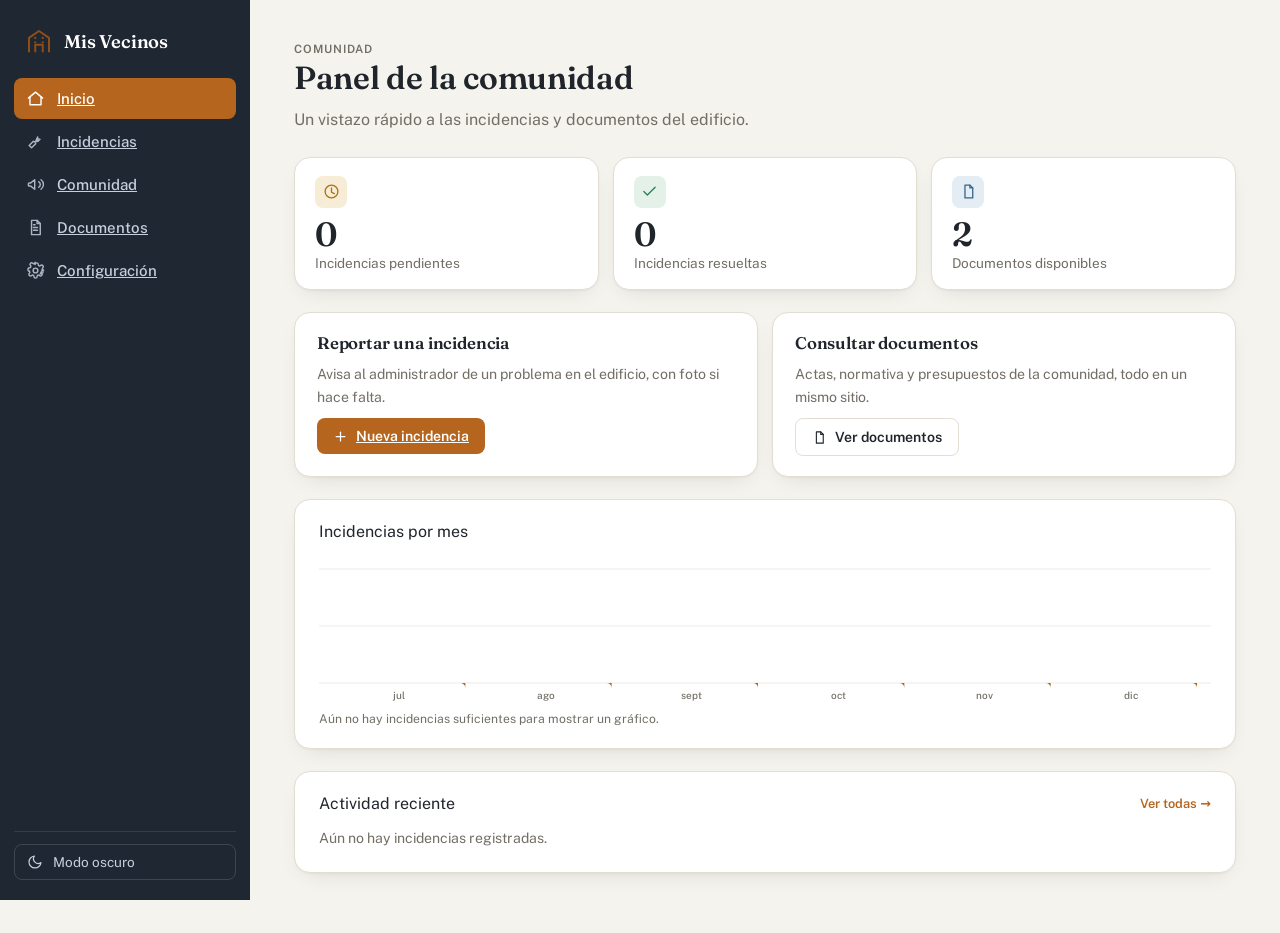
==== index.html @ e80f6a1d "Rediseño completo: dashboard real, categorías/prioridad/comentarios en incidencias, avisos y votacio" ====
<!DOCTYPE html>
<html lang="es">
<head>
<meta charset="UTF-8">
<meta name="viewport" content="width=device-width, initial-scale=1.0">
<title>Mis Vecinos — Inicio</title>
<meta name="description" content="Panel de la comunidad: incidencias, avisos y documentos del edificio.">
<meta name="theme-color" content="#1e2732">
<link rel="manifest" href="manifest.json">
<link rel="icon" type="image/svg+xml" href="icons/icon.svg">
<link rel="icon" type="image/png" sizes="192x192" href="icons/icon-192.png">
<link rel="apple-touch-icon" href="icons/icon-192.png">
<meta property="og:title" content="Mis Vecinos — Inicio">
<meta property="og:description" content="Panel de la comunidad: incidencias, avisos y documentos del edificio.">
<meta property="og:type" content="website">
<meta property="og:image" content="icons/icon-512.png">
<link rel="preconnect" href="https://fonts.googleapis.com">
<link rel="preconnect" href="https://fonts.gstatic.com" crossorigin>
<link href="https://fonts.googleapis.com/css2?family=Fraunces:opsz,wght@9..144,500;9..144,600;9..144,700&family=Public+Sans:wght@400;500;600;700&display=swap" rel="stylesheet">
<link rel="stylesheet" href="styles.css">
</head>
<body>
<div class="app-shell">
  <button class="menu-toggle" id="menuToggle" aria-label="Abrir menú" aria-expanded="false">
    <svg viewBox="0 0 24 24" fill="none" stroke="currentColor" stroke-width="2" stroke-linecap="round"><line x1="4" y1="7" x2="20" y2="7"/><line x1="4" y1="12" x2="20" y2="12"/><line x1="4" y1="17" x2="20" y2="17"/></svg>
  </button>
  <div class="backdrop" id="backdrop"></div>

  <aside class="sidebar" id="sidebar">
    <div class="brand">
      <svg viewBox="0 0 24 24" fill="none"><path d="M4 21V9.5L12 4l8 5.5V21" stroke="currentColor" stroke-width="1.6" stroke-linejoin="round"/><path d="M9 21v-6h6v6" stroke="currentColor" stroke-width="1.6" stroke-linejoin="round"/><path d="M9 13h.01M15 13h.01M9 9.5h.01M15 9.5h.01" stroke="currentColor" stroke-width="1.8" stroke-linecap="round"/></svg>
      <span class="brand-name">Mis Vecinos</span>
    </div>
    <nav class="nav" id="navList">
      <a class="nav-item active" href="index.html">
        <svg viewBox="0 0 24 24" fill="none" stroke="currentColor" stroke-width="1.8" stroke-linecap="round" stroke-linejoin="round"><path d="M3 11.5 12 4l9 7.5"/><path d="M5 10v10h14V10"/></svg>
        <span data-i18n="navHome">Inicio</span>
      </a>
      <a class="nav-item" href="incidencias.html">
        <svg viewBox="0 0 24 24" fill="none" stroke="currentColor" stroke-width="1.8" stroke-linecap="round" stroke-linejoin="round"><path d="M14.7 6.3a4 4 0 0 1-5.4 5.4L4 17l3 3 5.3-5.3a4 4 0 0 1 5.4-5.4l-2.8 2.8-2-2z"/></svg>
        <span data-i18n="navIncidents">Incidencias</span><span class="nav-badge" id="navIncidentsBadge" hidden></span>
      </a>
      <a class="nav-item" href="comunidad.html">
        <svg viewBox="0 0 24 24" fill="none" stroke="currentColor" stroke-width="1.8" stroke-linecap="round" stroke-linejoin="round"><path d="M3 11v2a1 1 0 0 0 1 1h2l5 4V6L6 10H4a1 1 0 0 0-1 1z"/><path d="M16 8.5a4 4 0 0 1 0 7M19 6a7.5 7.5 0 0 1 0 12"/></svg>
        <span data-i18n="navCommunity">Comunidad</span>
      </a>
      <a class="nav-item" href="documentos.html">
        <svg viewBox="0 0 24 24" fill="none" stroke="currentColor" stroke-width="1.8" stroke-linecap="round" stroke-linejoin="round"><path d="M7 3h7l4 4v14H7z"/><path d="M14 3v4h4M9.5 12h5M9.5 15.5h5M9.5 8.5h2"/></svg>
        <span data-i18n="navDocuments">Documentos</span>
      </a>
      <a class="nav-item" href="configuracion.html">
        <svg viewBox="0 0 24 24" fill="none" stroke="currentColor" stroke-width="1.8" stroke-linecap="round" stroke-linejoin="round"><circle cx="12" cy="12" r="3"/><path d="M19.4 13.5a1.7 1.7 0 0 0 .34 1.87l.06.06a2 2 0 1 1-2.83 2.83l-.06-.06a1.7 1.7 0 0 0-1.87-.34 1.7 1.7 0 0 0-1 1.55V19.6a2 2 0 1 1-4 0v-.09a1.7 1.7 0 0 0-1-1.56 1.7 1.7 0 0 0-1.87.34l-.06.06a2 2 0 1 1-2.83-2.83l.06-.06a1.7 1.7 0 0 0 .34-1.87 1.7 1.7 0 0 0-1.55-1H4.4a2 2 0 1 1 0-4h.09a1.7 1.7 0 0 0 1.56-1 1.7 1.7 0 0 0-.34-1.87l-.06-.06a2 2 0 1 1 2.83-2.83l.06.06a1.7 1.7 0 0 0 1.87.34H10.5a1.7 1.7 0 0 0 1-1.55V4.4a2 2 0 1 1 4 0v.09a1.7 1.7 0 0 0 1 1.56 1.7 1.7 0 0 0 1.87-.34l.06-.06a2 2 0 1 1 2.83 2.83l-.06.06a1.7 1.7 0 0 0-.34 1.87V10.5a1.7 1.7 0 0 0 1.55 1H19.6a2 2 0 1 1 0 4h-.09a1.7 1.7 0 0 0-1.56 1z"/></svg>
        <span data-i18n="navSettings">Configuración</span>
      </a>
    </nav>
    <div class="sidebar-unit" id="sidebarUnit"></div>
    <div class="sidebar-footer">
      <button class="theme-quick" id="installAppBtn" hidden>
        <svg viewBox="0 0 24 24" fill="none" stroke="currentColor" stroke-width="1.8" stroke-linecap="round" stroke-linejoin="round"><path d="M12 3v12M7 10l5 5 5-5"/><path d="M5 19h14"/></svg>
        <span data-i18n="installApp">Instalar app</span>
      </button>
      <button class="theme-quick" id="quickTheme">
        <svg id="quickThemeIcon" viewBox="0 0 24 24" fill="none" stroke="currentColor" stroke-width="1.8" stroke-linecap="round" stroke-linejoin="round"><path d="M21 12.8A9 9 0 1 1 11.2 3 7 7 0 0 0 21 12.8z"/></svg>
        <span id="quickThemeLabel" data-i18n="darkMode">Modo oscuro</span>
      </button>
    </div>
  </aside>

  <main class="content">
<div class="view-head">
        <p class="eyebrow" data-i18n="dashEyebrow">Comunidad</p>
        <h1 data-i18n="dashTitle">Panel de la comunidad</h1>
        <p data-i18n="dashSubtitle">Un vistazo rápido a las incidencias y documentos del edificio.</p>
      </div>

      <div id="urgentBanner"></div>

      <div class="stats">
        <div class="card stat pending">
          <div class="stat-top"><div class="stat-icon"><svg viewBox="0 0 24 24" fill="none" stroke="currentColor" stroke-width="1.8" stroke-linecap="round" stroke-linejoin="round"><circle cx="12" cy="12" r="9"/><path d="M12 7v6l4 2"/></svg></div></div>
          <div class="stat-num" id="statPending">0</div>
          <div class="stat-label" data-i18n="statPending">Incidencias pendientes</div>
        </div>
        <div class="card stat resolved">
          <div class="stat-top"><div class="stat-icon"><svg viewBox="0 0 24 24" fill="none" stroke="currentColor" stroke-width="1.8" stroke-linecap="round" stroke-linejoin="round"><path d="M20 6 9 17l-5-5"/></svg></div></div>
          <div class="stat-num" id="statResolved">0</div>
          <div class="stat-label" data-i18n="statResolved">Incidencias resueltas</div>
        </div>
        <div class="card stat docs">
          <div class="stat-top"><div class="stat-icon"><svg viewBox="0 0 24 24" fill="none" stroke="currentColor" stroke-width="1.8" stroke-linecap="round" stroke-linejoin="round"><path d="M7 3h7l4 4v14H7z"/><path d="M14 3v4h4"/></svg></div></div>
          <div class="stat-num" id="statDocs">0</div>
          <div class="stat-label" data-i18n="statDocuments">Documentos disponibles</div>
        </div>
      </div>

      <div class="quick-actions">
        <div class="card quick-card">
          <h3 data-i18n="quickReportTitle">Reportar una incidencia</h3>
          <p data-i18n="quickReportDesc">Avisa al administrador de un problema en el edificio, con foto si hace falta.</p>
          <a class="btn btn-primary" href="incidencias.html">
            <svg viewBox="0 0 24 24" fill="none" stroke="currentColor" stroke-width="2" stroke-linecap="round"><line x1="12" y1="5" x2="12" y2="19"/><line x1="5" y1="12" x2="19" y2="12"/></svg>
            <span data-i18n="quickReportBtn">Nueva incidencia</span>
          </a>
        </div>
        <div class="card quick-card">
          <h3 data-i18n="quickDocsTitle">Consultar documentos</h3>
          <p data-i18n="quickDocsDesc">Actas, normativa y presupuestos de la comunidad, todo en un mismo sitio.</p>
          <a class="btn btn-outline" href="documentos.html">
            <svg viewBox="0 0 24 24" fill="none" stroke="currentColor" stroke-width="1.8" stroke-linecap="round" stroke-linejoin="round"><path d="M7 3h7l4 4v14H7z"/><path d="M14 3v4h4"/></svg>
            <span data-i18n="quickDocsBtn">Ver documentos</span>
          </a>
        </div>
      </div>

      <div class="card pad" style="margin-bottom:22px;">
        <div class="section-title"><span data-i18n="chartTitle">Incidencias por mes</span></div>
        <div class="chart-wrap">
          <canvas class="chart-canvas" id="chartCanvas"></canvas>
          <div class="chart-legend" id="chartLegend"></div>
        </div>
      </div>

      <div class="card pad">
        <div class="section-title">
          <span data-i18n="recentTitle">Actividad reciente</span>
          <a href="incidencias.html" data-i18n="recentSeeAll">Ver todas →</a>
        </div>
        <div class="recent-list" id="recentList"></div>
      </div>
  </main>
</div>

<div class="toast" id="toast">
  <svg viewBox="0 0 24 24" fill="none" stroke="currentColor" stroke-width="2" stroke-linecap="round" stroke-linejoin="round"><path d="M20 6 9 17l-5-5"/></svg>
  <span id="toastText"></span>
</div>

<script src="script.js"></script>
</body>
</html>
---- styles.css ----
:root{
    --bg:#f4f3ee; --surface:#ffffff; --surface-2:#faf9f5;
    --navy:#1e2732; --navy-soft:#2a3441; --navy-ink:#c7cede;
    --ink:#20242b; --ink-muted:#726e65; --border:#e2ded2;
    --accent:#b5651d; --accent-ink:#ffffff; --accent-soft:#f6e6d3; --accent-strong:#8f4e15;
    --amber:#a8720c; --amber-soft:#f7ecd6;
    --blue:#2f6690; --blue-soft:#e4edf3;
    --green:#2f7d4f; --green-soft:#e3f1e8;
    --red:#b3402f; --red-soft:#f6e4e0;
    --violet:#6a4f9e; --violet-soft:#ece6f5;
    --radius:10px; --radius-lg:16px;
    --shadow:0 1px 2px rgba(30,20,10,.04), 0 8px 24px -12px rgba(30,20,10,.16);
    --sidebar-w:250px;
    --text-scale:1;
    color-scheme: light;
  }
  @media (prefers-color-scheme: dark){
    :root:not([data-theme="light"]){
      --bg:#12161c; --surface:#1a1f27; --surface-2:#151a20;
      --navy:#0d1116; --navy-soft:#1a212a; --navy-ink:#aeb6c6;
      --ink:#e9e7e0; --ink-muted:#9a988f; --border:#2a2f38;
      --accent:#d98a3f; --accent-ink:#1a1206; --accent-soft:#3a2a15; --accent-strong:#e8a35e;
      --amber:#e0a53d; --amber-soft:#332a12;
      --blue:#7fb2dd; --blue-soft:#182530;
      --green:#6fbd8e; --green-soft:#152a1e;
      --red:#e08976; --red-soft:#301a16;
      --violet:#b6a2e0; --violet-soft:#241d33;
      --shadow:0 1px 2px rgba(0,0,0,.3), 0 8px 24px -12px rgba(0,0,0,.5);
      color-scheme: dark;
    }
  }
  :root[data-theme="dark"]{
    --bg:#12161c; --surface:#1a1f27; --surface-2:#151a20;
    --navy:#0d1116; --navy-soft:#1a212a; --navy-ink:#aeb6c6;
    --ink:#e9e7e0; --ink-muted:#9a988f; --border:#2a2f38;
    --accent:#d98a3f; --accent-ink:#1a1206; --accent-soft:#3a2a15; --accent-strong:#e8a35e;
    --amber:#e0a53d; --amber-soft:#332a12;
    --blue:#7fb2dd; --blue-soft:#182530;
    --green:#6fbd8e; --green-soft:#152a1e;
    --red:#e08976; --red-soft:#301a16;
    --violet:#b6a2e0; --violet-soft:#241d33;
    --shadow:0 1px 2px rgba(0,0,0,.3), 0 8px 24px -12px rgba(0,0,0,.5);
    color-scheme: dark;
  }
  body.high-contrast{
    --bg:#ffffff; --surface:#ffffff; --surface-2:#ffffff;
    --ink:#000000; --ink-muted:#1a1a1a; --border:#000000;
    --accent:#8a3f00; --accent-ink:#ffffff; --accent-soft:#ffe6c7; --accent-strong:#6b3000;
    --amber:#7a5200; --amber-soft:#fff1cf;
    --blue:#00417a; --blue-soft:#dbeeff;
    --green:#0a5c2c; --green-soft:#d8f6e2;
    --red:#8a0f00; --red-soft:#ffdcd6;
    --violet:#4a2c8a; --violet-soft:#e9def9;
    --shadow:none;
  }
  body.high-contrast.dark-mode{
    --bg:#000000; --surface:#000000; --surface-2:#000000;
    --ink:#ffffff; --ink-muted:#f2f2f2; --border:#ffffff;
    --accent:#ffb066; --accent-ink:#000000; --accent-soft:#3a2000; --accent-strong:#ffcf9c;
    --amber:#ffcf5c; --amber-soft:#3a2c00;
    --blue:#9cd0ff; --blue-soft:#00223d;
    --green:#8dffb8; --green-soft:#00300f;
    --red:#ffb3a3; --red-soft:#3a0800;
    --violet:#d3bfff; --violet-soft:#20103d;
  }

  *{ box-sizing:border-box; }
  html{ font-size:calc(16px * var(--text-scale)); }
  body{
    margin:0; background:var(--bg); color:var(--ink);
    font-family:"Public Sans", ui-sans-serif, system-ui, -apple-system, "Segoe UI", sans-serif;
    -webkit-font-smoothing:antialiased;
  }
  h1,h2,h3,h4{
    font-family:"Fraunces", Georgia, "Times New Roman", serif;
    font-weight:600; letter-spacing:-.01em; margin:0 0 .3em; text-wrap:balance;
  }
  p{ margin:0 0 1em; line-height:1.6; color:var(--ink); max-width:62ch; }
  a{ color:var(--accent); }
  button{ font-family:inherit; }
  :focus-visible{ outline:2px solid var(--accent); outline-offset:2px; }
  ::selection{ background:var(--accent-soft); }

  .app-shell{ display:flex; min-height:100vh; }

  /* ---------- sidebar ---------- */
  .sidebar{
    width:var(--sidebar-w); flex:0 0 auto; background:var(--navy); color:var(--navy-ink);
    display:flex; flex-direction:column; padding:20px 14px; position:sticky; top:0; height:100vh; overflow-y:auto;
    transition:transform .25s ease;
  }
  .brand{ display:flex; align-items:center; gap:10px; padding:6px 10px 22px; }
  .brand svg{ width:30px; height:30px; flex:0 0 auto; color:var(--accent-strong); }
  .brand-name{ font-family:"Fraunces",serif; font-weight:600; font-size:1.15rem; color:#fff; letter-spacing:-.01em; }
  .nav{ display:flex; flex-direction:column; gap:2px; flex:1; }
  .nav-item{
    display:flex; align-items:center; gap:12px; width:100%; text-align:left;
    background:transparent; border:none; color:var(--navy-ink); padding:11px 12px; border-radius:8px;
    font-size:.94rem; font-weight:500; cursor:pointer; transition:background .15s, color .15s;
  }
  .nav-item svg{ width:19px; height:19px; flex:0 0 auto; opacity:.85; }
  .nav-item:hover{ background:var(--navy-soft); color:#fff; }
  .nav-item.active{ background:var(--accent); color:var(--accent-ink); }
  .nav-item.active svg{ opacity:1; }
  .nav-badge{ margin-left:auto; background:var(--red); color:#fff; font-size:.68rem; font-weight:700; padding:1px 6px; border-radius:100px; }
  .sidebar-unit{ font-size:.72rem; color:var(--navy-ink); opacity:.7; padding:0 12px 10px; }
  .sidebar-footer{ border-top:1px solid rgba(255,255,255,.1); padding-top:12px; margin-top:8px; }
  .theme-quick{
    display:flex; align-items:center; gap:10px; width:100%; background:transparent; border:1px solid rgba(255,255,255,.14);
    color:var(--navy-ink); padding:9px 12px; border-radius:8px; font-size:.85rem; cursor:pointer;
  }
  .theme-quick:hover{ background:var(--navy-soft); color:#fff; }
  .theme-quick svg{ width:16px; height:16px; }

  .menu-toggle{
    display:none; position:fixed; top:14px; left:14px; z-index:40; background:var(--navy); color:#fff;
    border:none; width:40px; height:40px; border-radius:8px; align-items:center; justify-content:center; cursor:pointer;
  }
  .menu-toggle svg{ width:19px; height:19px; }
  .backdrop{ display:none; }

  /* ---------- content ---------- */
  .content{ flex:1; min-width:0; padding:40px 44px 60px; max-width:1080px; }
  .view-head{ margin-bottom:24px; }
  .eyebrow{ text-transform:uppercase; letter-spacing:.08em; font-size:.72rem; font-weight:600; color:var(--accent); margin:0 0 6px; }
  .view-head p{ color:var(--ink-muted); margin:0; }

  .card{ background:var(--surface); border:1px solid var(--border); border-radius:var(--radius-lg); box-shadow:var(--shadow); }
  .pad{ padding:22px 24px; }

  .banner{ display:flex; align-items:center; gap:12px; padding:13px 18px; border-radius:12px; background:var(--red-soft); color:var(--red); margin-bottom:20px; font-size:.88rem; font-weight:600; }
  .banner svg{ width:19px; height:19px; flex:0 0 auto; }
  .banner a{ margin-left:auto; color:var(--red); text-decoration:underline; font-weight:700; white-space:nowrap; }

  /* stat tiles */
  .stats{ display:grid; grid-template-columns:repeat(3,1fr); gap:14px; margin-bottom:22px; }
  .stat{ padding:18px 20px; }
  .stat-top{ display:flex; align-items:center; justify-content:space-between; margin-bottom:10px; }
  .stat-icon{ width:32px; height:32px; border-radius:8px; display:flex; align-items:center; justify-content:center; }
  .stat-icon svg{ width:17px; height:17px; }
  .stat.pending .stat-icon{ background:var(--amber-soft); color:var(--amber); }
  .stat.resolved .stat-icon{ background:var(--green-soft); color:var(--green); }
  .stat.docs .stat-icon{ background:var(--blue-soft); color:var(--blue); }
  .stat-num{ font-family:"Fraunces",serif; font-size:2.1rem; font-weight:600; line-height:1; font-variant-numeric:tabular-nums; }
  .stat-label{ color:var(--ink-muted); font-size:.85rem; margin-top:4px; }

  .quick-actions{ display:grid; grid-template-columns:1fr 1fr; gap:14px; margin-bottom:22px; }
  .quick-card{ padding:20px 22px; display:flex; flex-direction:column; gap:10px; align-items:flex-start; }
  .quick-card h3{ font-size:1.05rem; margin:0; }
  .quick-card p{ font-size:.88rem; color:var(--ink-muted); margin:0; }

  .btn{
    display:inline-flex; align-items:center; gap:8px; border:none; border-radius:8px; padding:10px 16px;
    font-size:.88rem; font-weight:600; cursor:pointer; transition:background .15s, filter .15s, transform .1s; white-space:nowrap;
  }
  .btn svg{ width:15px; height:15px; flex:0 0 auto; }
  .btn:active{ transform:translateY(1px); }
  .btn-primary{ background:var(--accent); color:var(--accent-ink); }
  .btn-primary:hover{ filter:brightness(1.08); }
  .btn-outline{ background:transparent; color:var(--ink); border:1px solid var(--border); text-decoration:none; }
  .btn-outline:hover{ border-color:var(--accent); color:var(--accent); }
  .btn-ghost{ background:var(--surface-2); color:var(--ink); border:1px solid var(--border); padding:7px 11px; font-size:.8rem; }
  .btn-ghost:hover{ border-color:var(--accent); color:var(--accent); }
  .btn-danger-ghost{ background:transparent; color:var(--red); border:1px solid var(--red-soft); padding:7px 11px; font-size:.8rem; }
  .btn-danger-ghost:hover{ background:var(--red-soft); }
  .btn-block{ width:100%; justify-content:center; }
  .btn:disabled{ opacity:.55; cursor:default; }

  .section-title{ font-size:1rem; margin:0 0 14px; display:flex; align-items:center; justify-content:space-between; }
  .section-title a{ font-size:.8rem; font-weight:600; text-decoration:none; }

  .recent-list{ display:flex; flex-direction:column; }
  .recent-row{ display:flex; align-items:center; gap:12px; padding:12px 0; border-top:1px solid var(--border); }
  .recent-row:first-child{ border-top:none; }
  .recent-desc{ flex:1; min-width:0; overflow:hidden; text-overflow:ellipsis; white-space:nowrap; font-size:.88rem; }
  .empty{ text-align:center; padding:34px 20px; color:var(--ink-muted); }
  .empty svg{ width:32px; height:32px; margin-bottom:10px; opacity:.5; }
  .empty p{ margin:0 auto; font-size:.88rem; }

  /* pills & tags */
  .pill{ display:inline-flex; align-items:center; gap:5px; padding:3px 10px; border-radius:100px; font-size:.74rem; font-weight:600; white-space:nowrap; }
  .pill svg{ width:11px; height:11px; }
  .pill-pendiente{ background:var(--amber-soft); color:var(--amber); }
  .pill-vista{ background:var(--blue-soft); color:var(--blue); }
  .pill-resuelta{ background:var(--green-soft); color:var(--green); }
  .pill-low{ background:var(--surface-2); color:var(--ink-muted); border:1px solid var(--border); }
  .pill-medium{ background:var(--blue-soft); color:var(--blue); }
  .pill-urgent{ background:var(--red-soft); color:var(--red); font-weight:700; }

  .tag{ display:inline-flex; align-items:center; gap:6px; padding:3px 10px 3px 8px; border-radius:100px; font-size:.74rem; font-weight:600; border:1px solid var(--border); color:var(--ink-muted); background:var(--surface-2); }
  .tag .dot{ width:7px; height:7px; border-radius:50%; background:currentColor; flex:0 0 auto; }
  .tag-blue{ color:var(--blue); border-color:var(--blue-soft); }
  .tag-amber{ color:var(--amber); border-color:var(--amber-soft); }
  .tag-accent{ color:var(--accent); border-color:var(--accent-soft); }
  .tag-green{ color:var(--green); border-color:var(--green-soft); }
  .tag-violet{ color:var(--violet); border-color:var(--violet-soft); }
  .unit-tag{ font-size:.76rem; color:var(--ink-muted); display:inline-flex; align-items:center; gap:5px; }
  .unit-tag svg{ width:12px; height:12px; }

  /* incidencias view */
  .incidents-grid{ display:grid; grid-template-columns:340px 1fr; gap:22px; align-items:start; }
  .form-group{ margin-bottom:16px; }
  label{ display:block; font-size:.82rem; font-weight:600; margin-bottom:6px; color:var(--ink); }
  textarea, select, input[type="text"]{
    width:100%; background:var(--surface-2); border:1px solid var(--border); border-radius:8px; color:var(--ink);
    padding:10px 12px; font-family:inherit; font-size:.9rem;
  }
  textarea{ min-height:88px; resize:vertical; }
  textarea:focus, select:focus, input:focus{ border-color:var(--accent); }
  .field-row{ display:grid; grid-template-columns:1fr 1fr; gap:10px; }
  .file-drop{
    border:1.5px dashed var(--border); border-radius:8px; padding:16px; text-align:center; cursor:pointer;
    color:var(--ink-muted); font-size:.82rem; background:var(--surface-2); display:block;
  }
  .file-drop:hover{ border-color:var(--accent); color:var(--accent); }
  .file-drop svg{ width:18px; height:18px; display:block; margin:0 auto 6px; }
  .file-drop input{ display:none; }

  .filters-bar{ display:flex; gap:8px; margin-bottom:14px; flex-wrap:wrap; }
  .filters-bar input, .filters-bar select{ width:auto; font-size:.82rem; padding:8px 10px; }
  .filters-bar input[type="text"]{ flex:1; min-width:160px; }

  .tabs{ display:flex; gap:4px; background:var(--surface-2); border:1px solid var(--border); padding:3px; border-radius:9px; margin-bottom:16px; width:fit-content; }
  .tab-btn{ background:transparent; border:none; padding:7px 14px; border-radius:6px; font-size:.82rem; font-weight:600; color:var(--ink-muted); cursor:pointer; }
  .tab-btn.active{ background:var(--surface); color:var(--ink); box-shadow:0 1px 2px rgba(0,0,0,.06); }

  .incident-card{ padding:16px 18px; margin-bottom:12px; }
  .incident-top{ display:flex; align-items:center; gap:6px; flex-wrap:wrap; margin-bottom:8px; }
  .incident-desc{ font-size:.9rem; line-height:1.5; margin:0 0 6px; }
  .img-gallery{ display:flex; gap:8px; flex-wrap:wrap; margin:10px 0; }
  .incident-img{ width:84px; height:84px; object-fit:cover; border-radius:8px; border:1px solid var(--border); }
  .incident-actions{ display:flex; flex-wrap:wrap; gap:7px; margin-top:10px; }
  .incident-meta{ font-size:.76rem; color:var(--ink-muted); margin-top:6px; }

  details.comments{ margin-top:12px; border-top:1px solid var(--border); padding-top:10px; }
  details.comments summary{ cursor:pointer; font-size:.8rem; font-weight:600; color:var(--ink-muted); list-style:none; }
  details.comments summary::-webkit-details-marker{ display:none; }
  details.comments summary:hover{ color:var(--accent); }
  .comment-row{ padding:8px 0; border-top:1px solid var(--border); font-size:.85rem; }
  .comment-row:first-of-type{ border-top:none; }
  .comment-meta{ font-size:.72rem; color:var(--ink-muted); margin-bottom:2px; }
  .comment-form{ display:flex; gap:8px; margin-top:10px; }
  .comment-form textarea{ min-height:38px; font-size:.84rem; }
  .comment-form button{ flex:0 0 auto; }

  /* comunidad */
  .notice-card{ padding:16px 18px; margin-bottom:12px; }
  .notice-card h4{ font-size:.96rem; margin:0 0 4px; }
  .notice-card p{ font-size:.87rem; margin:0 0 8px; }
  .notice-meta{ display:flex; align-items:center; justify-content:space-between; gap:10px; }

  .poll-card{ padding:18px 20px; margin-bottom:14px; }
  .poll-card h4{ font-size:.98rem; margin:0 0 12px; }
  .poll-option{ margin-bottom:10px; }
  .poll-option-top{ display:flex; justify-content:space-between; font-size:.84rem; margin-bottom:5px; }
  .poll-bar-track{ height:9px; background:var(--surface-2); border:1px solid var(--border); border-radius:100px; overflow:hidden; }
  .poll-bar-fill{ height:100%; background:var(--accent); border-radius:100px; transition:width .3s ease; }
  .poll-option.voted .poll-bar-fill{ background:var(--green); }
  .poll-vote-btn{ margin-top:4px; }
  .poll-total{ font-size:.78rem; color:var(--ink-muted); margin-top:6px; }
  .poll-voted-note{ font-size:.8rem; color:var(--green); font-weight:600; margin-top:8px; display:flex; align-items:center; gap:6px; }

  .create-toggle{ margin-bottom:16px; }
  .create-form{ margin-bottom:20px; }

  /* actas / documentos */
  .doc-category{ margin-bottom:28px; }
  .doc-category h3{ font-size:.98rem; margin-bottom:12px; }
  .actas-grid{ display:grid; grid-template-columns:repeat(auto-fill,minmax(230px,1fr)); gap:14px; }
  .acta-card{ padding:18px 20px; display:flex; flex-direction:column; gap:10px; }
  .acta-icon{ width:34px; height:34px; border-radius:8px; background:var(--blue-soft); color:var(--blue); display:flex; align-items:center; justify-content:center; }
  .acta-icon svg{ width:17px; height:17px; }
  .acta-card h4{ font-size:.95rem; margin:0; }
  .acta-date{ color:var(--ink-muted); font-size:.8rem; margin:0; }

  /* configuracion */
  .setting-row{ display:flex; align-items:flex-start; justify-content:space-between; gap:20px; padding:18px 0; border-top:1px solid var(--border); flex-wrap:wrap; }
  .setting-row:first-child{ border-top:none; }
  .setting-copy{ flex:1 1 260px; }
  .setting-copy h4{ font-size:.94rem; margin:0 0 4px; }
  .setting-copy p{ font-size:.82rem; color:var(--ink-muted); margin:0; max-width:44ch; }
  .setting-control{ flex:0 0 auto; }
  .setting-control input[type="text"]{ width:160px; }

  .switch{ position:relative; display:inline-block; width:42px; height:24px; }
  .switch input{ opacity:0; width:0; height:0; }
  .slider{ position:absolute; inset:0; background:var(--border); border-radius:24px; cursor:pointer; transition:.2s; }
  .slider:before{ content:""; position:absolute; width:18px; height:18px; left:3px; top:3px; background:#fff; border-radius:50%; transition:.2s; }
  input:checked + .slider{ background:var(--accent); }
  input:checked + .slider:before{ transform:translateX(18px); }

  .text-size-controls{ display:flex; gap:6px; }
  .size-btn{ width:34px; height:34px; border-radius:7px; border:1px solid var(--border); background:var(--surface-2); color:var(--ink); font-weight:700; cursor:pointer; font-family:inherit; }
  .size-btn.active{ border-color:var(--accent); color:var(--accent); background:var(--accent-soft); }

  .toast{
    position:fixed; bottom:22px; left:50%; transform:translate(-50%,12px); background:var(--navy); color:#fff;
    padding:11px 20px; border-radius:9px; font-size:.85rem; font-weight:500; box-shadow:var(--shadow);
    opacity:0; pointer-events:none; transition:opacity .2s, transform .2s; display:flex; align-items:center; gap:8px; z-index:60; max-width:90vw;
  }
  .toast svg{ width:15px; height:15px; color:var(--accent-strong); flex:0 0 auto; }
  .toast.show{ opacity:1; transform:translate(-50%,0); }

  .modal-backdrop{ position:fixed; inset:0; background:rgba(10,10,10,.5); display:none; align-items:center; justify-content:center; z-index:70; padding:20px; }
  .modal-backdrop.show{ display:flex; }
  .modal{ background:var(--surface); border:1px solid var(--border); border-radius:var(--radius-lg); box-shadow:var(--shadow); width:min(520px,100%); padding:22px 24px; }
  .modal h3{ font-size:1.05rem; }
  .modal textarea{ min-height:160px; font-family:ui-monospace,monospace; font-size:.76rem; }
  .modal-actions{ display:flex; gap:8px; margin-top:14px; flex-wrap:wrap; }

  .chart-wrap{ margin-top:6px; }
  .chart-canvas{ width:100%; height:150px; display:block; }
  .chart-legend{ display:flex; justify-content:space-between; font-size:.76rem; color:var(--ink-muted); margin-top:6px; }

  @media (max-width:880px){
    .sidebar{ position:fixed; z-index:50; transform:translateX(-100%); }
    .sidebar.open{ transform:translateX(0); }
    .menu-toggle{ display:flex; }
    .backdrop.show{ display:block; position:fixed; inset:0; background:rgba(10,10,10,.4); z-index:45; }
    .content{ padding:80px 20px 50px; }
    .stats{ grid-template-columns:1fr; }
    .quick-actions{ grid-template-columns:1fr; }
    .incidents-grid{ grid-template-columns:1fr; }
    .field-row{ grid-template-columns:1fr; }
  }

  @media (prefers-reduced-motion: reduce){
    *{ transition:none !important; }
  }
/* [hidden] pierde ante .theme-quick{display:flex} por igual especificidad si no se refuerza aqui */
#installAppBtn[hidden]{ display:none; }
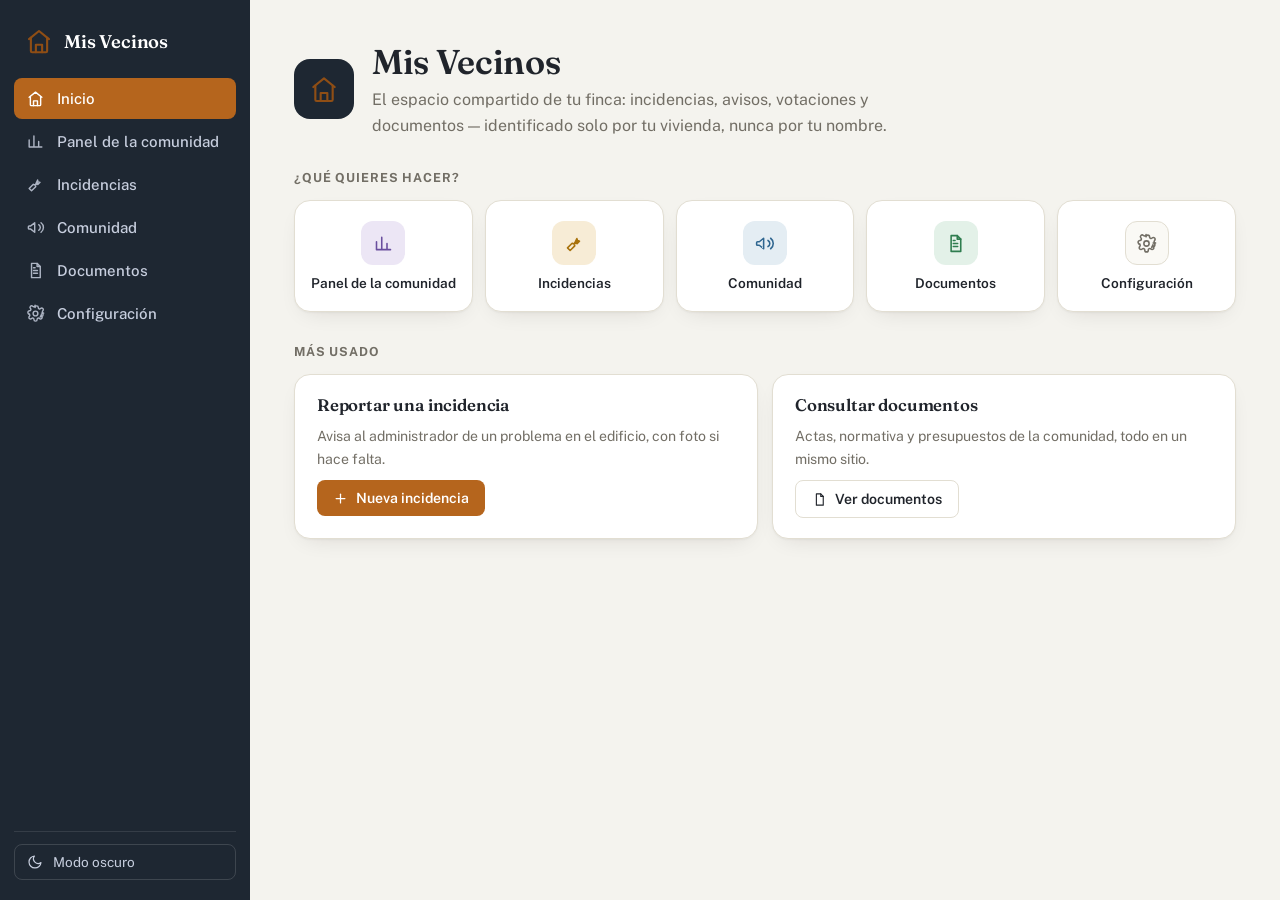
==== commit 85115564: "Separa Inicio (lanzador) de Panel de la comunidad, y arregla accesos y gráfico Inicio dejaba de sent" ====
--- a/index.html
+++ b/index.html
@@ -4,14 +4,14 @@
 <meta charset="UTF-8">
 <meta name="viewport" content="width=device-width, initial-scale=1.0">
 <title>Mis Vecinos — Inicio</title>
-<meta name="description" content="Panel de la comunidad: incidencias, avisos y documentos del edificio.">
+<meta name="description" content="El punto de encuentro de tu comunidad: incidencias, avisos, votaciones y documentos.">
 <meta name="theme-color" content="#1e2732">
 <link rel="manifest" href="manifest.json">
 <link rel="icon" type="image/svg+xml" href="icons/icon.svg">
 <link rel="icon" type="image/png" sizes="192x192" href="icons/icon-192.png">
 <link rel="apple-touch-icon" href="icons/icon-192.png">
 <meta property="og:title" content="Mis Vecinos — Inicio">
-<meta property="og:description" content="Panel de la comunidad: incidencias, avisos y documentos del edificio.">
+<meta property="og:description" content="El punto de encuentro de tu comunidad: incidencias, avisos, votaciones y documentos.">
 <meta property="og:type" content="website">
 <meta property="og:image" content="icons/icon-512.png">
 <link rel="preconnect" href="https://fonts.googleapis.com">
@@ -28,13 +28,17 @@
 
   <aside class="sidebar" id="sidebar">
     <div class="brand">
-      <svg viewBox="0 0 24 24" fill="none"><path d="M4 21V9.5L12 4l8 5.5V21" stroke="currentColor" stroke-width="1.6" stroke-linejoin="round"/><path d="M9 21v-6h6v6" stroke="currentColor" stroke-width="1.6" stroke-linejoin="round"/><path d="M9 13h.01M15 13h.01M9 9.5h.01M15 9.5h.01" stroke="currentColor" stroke-width="1.8" stroke-linecap="round"/></svg>
+      <svg viewBox="0 0 24 24" fill="none" stroke="currentColor" stroke-width="1.7" stroke-linecap="round" stroke-linejoin="round"><path d="M4 10.5 12 4l8 6.5"/><path d="M5.5 9.5V20a1 1 0 0 0 1 1h11a1 1 0 0 0 1-1V9.5"/><path d="M9.5 21v-6h5v6"/></svg>
       <span class="brand-name">Mis Vecinos</span>
     </div>
     <nav class="nav" id="navList">
       <a class="nav-item active" href="index.html">
-        <svg viewBox="0 0 24 24" fill="none" stroke="currentColor" stroke-width="1.8" stroke-linecap="round" stroke-linejoin="round"><path d="M3 11.5 12 4l9 7.5"/><path d="M5 10v10h14V10"/></svg>
+        <svg viewBox="0 0 24 24" fill="none" stroke="currentColor" stroke-width="1.8" stroke-linecap="round" stroke-linejoin="round"><path d="M4 10.5 12 4l8 6.5"/><path d="M5.5 9.5V20a1 1 0 0 0 1 1h11a1 1 0 0 0 1-1V9.5"/><path d="M9.5 21v-6h5v6"/></svg>
         <span data-i18n="navHome">Inicio</span>
+      </a>
+      <a class="nav-item" href="panel.html">
+        <svg viewBox="0 0 24 24" fill="none" stroke="currentColor" stroke-width="1.8" stroke-linecap="round" stroke-linejoin="round"><path d="M4 19V10M10 19V5M16 19v-7M4 19h16"/></svg>
+        <span data-i18n="navPanel">Panel de la comunidad</span>
       </a>
       <a class="nav-item" href="incidencias.html">
         <svg viewBox="0 0 24 24" fill="none" stroke="currentColor" stroke-width="1.8" stroke-linecap="round" stroke-linejoin="round"><path d="M14.7 6.3a4 4 0 0 1-5.4 5.4L4 17l3 3 5.3-5.3a4 4 0 0 1 5.4-5.4l-2.8 2.8-2-2z"/></svg>
@@ -67,65 +71,60 @@
   </aside>
 
   <main class="content">
-<div class="view-head">
-        <p class="eyebrow" data-i18n="dashEyebrow">Comunidad</p>
-        <h1 data-i18n="dashTitle">Panel de la comunidad</h1>
-        <p data-i18n="dashSubtitle">Un vistazo rápido a las incidencias y documentos del edificio.</p>
-      </div>
-
-      <div id="urgentBanner"></div>
-
-      <div class="stats">
-        <div class="card stat pending">
-          <div class="stat-top"><div class="stat-icon"><svg viewBox="0 0 24 24" fill="none" stroke="currentColor" stroke-width="1.8" stroke-linecap="round" stroke-linejoin="round"><circle cx="12" cy="12" r="9"/><path d="M12 7v6l4 2"/></svg></div></div>
-          <div class="stat-num" id="statPending">0</div>
-          <div class="stat-label" data-i18n="statPending">Incidencias pendientes</div>
-        </div>
-        <div class="card stat resolved">
-          <div class="stat-top"><div class="stat-icon"><svg viewBox="0 0 24 24" fill="none" stroke="currentColor" stroke-width="1.8" stroke-linecap="round" stroke-linejoin="round"><path d="M20 6 9 17l-5-5"/></svg></div></div>
-          <div class="stat-num" id="statResolved">0</div>
-          <div class="stat-label" data-i18n="statResolved">Incidencias resueltas</div>
-        </div>
-        <div class="card stat docs">
-          <div class="stat-top"><div class="stat-icon"><svg viewBox="0 0 24 24" fill="none" stroke="currentColor" stroke-width="1.8" stroke-linecap="round" stroke-linejoin="round"><path d="M7 3h7l4 4v14H7z"/><path d="M14 3v4h4"/></svg></div></div>
-          <div class="stat-num" id="statDocs">0</div>
-          <div class="stat-label" data-i18n="statDocuments">Documentos disponibles</div>
+      <div class="home-hero">
+        <div class="home-badge"><svg viewBox="0 0 24 24" fill="none" stroke="currentColor" stroke-width="1.6" stroke-linecap="round" stroke-linejoin="round"><path d="M4 10.5 12 4l8 6.5"/><path d="M5.5 9.5V20a1 1 0 0 0 1 1h11a1 1 0 0 0 1-1V9.5"/><path d="M9.5 21v-6h5v6"/></svg></div>
+        <div>
+          <h1 data-i18n="homeTitle">Mis Vecinos</h1>
+          <p data-i18n="homeSubtitle">El espacio compartido de tu finca: incidencias, avisos, votaciones y documentos — identificado solo por tu vivienda, nunca por tu nombre.</p>
         </div>
       </div>
 
-      <div class="quick-actions">
-        <div class="card quick-card">
-          <h3 data-i18n="quickReportTitle">Reportar una incidencia</h3>
-          <p data-i18n="quickReportDesc">Avisa al administrador de un problema en el edificio, con foto si hace falta.</p>
-          <a class="btn btn-primary" href="incidencias.html">
-            <svg viewBox="0 0 24 24" fill="none" stroke="currentColor" stroke-width="2" stroke-linecap="round"><line x1="12" y1="5" x2="12" y2="19"/><line x1="5" y1="12" x2="19" y2="12"/></svg>
-            <span data-i18n="quickReportBtn">Nueva incidencia</span>
+      <div class="tile-section">
+        <p class="tile-section-title" data-i18n="homeTilesTitle">¿Qué quieres hacer?</p>
+        <div class="tile-grid">
+          <a class="card tile t-panel" href="panel.html">
+            <div class="tile-icon"><svg viewBox="0 0 24 24" fill="none" stroke="currentColor" stroke-width="1.8" stroke-linecap="round" stroke-linejoin="round"><path d="M4 19V10M10 19V5M16 19v-7M4 19h16"/></svg></div>
+            <div class="tile-label" data-i18n="navPanel">Panel de la comunidad</div>
           </a>
-        </div>
-        <div class="card quick-card">
-          <h3 data-i18n="quickDocsTitle">Consultar documentos</h3>
-          <p data-i18n="quickDocsDesc">Actas, normativa y presupuestos de la comunidad, todo en un mismo sitio.</p>
-          <a class="btn btn-outline" href="documentos.html">
-            <svg viewBox="0 0 24 24" fill="none" stroke="currentColor" stroke-width="1.8" stroke-linecap="round" stroke-linejoin="round"><path d="M7 3h7l4 4v14H7z"/><path d="M14 3v4h4"/></svg>
-            <span data-i18n="quickDocsBtn">Ver documentos</span>
+          <a class="card tile t-inc" href="incidencias.html">
+            <div class="tile-icon"><svg viewBox="0 0 24 24" fill="none" stroke="currentColor" stroke-width="1.8" stroke-linecap="round" stroke-linejoin="round"><path d="M14.7 6.3a4 4 0 0 1-5.4 5.4L4 17l3 3 5.3-5.3a4 4 0 0 1 5.4-5.4l-2.8 2.8-2-2z"/></svg></div>
+            <div class="tile-label" data-i18n="navIncidents">Incidencias</div>
+          </a>
+          <a class="card tile t-com" href="comunidad.html">
+            <div class="tile-icon"><svg viewBox="0 0 24 24" fill="none" stroke="currentColor" stroke-width="1.8" stroke-linecap="round" stroke-linejoin="round"><path d="M3 11v2a1 1 0 0 0 1 1h2l5 4V6L6 10H4a1 1 0 0 0-1 1z"/><path d="M16 8.5a4 4 0 0 1 0 7M19 6a7.5 7.5 0 0 1 0 12"/></svg></div>
+            <div class="tile-label" data-i18n="navCommunity">Comunidad</div>
+          </a>
+          <a class="card tile t-doc" href="documentos.html">
+            <div class="tile-icon"><svg viewBox="0 0 24 24" fill="none" stroke="currentColor" stroke-width="1.8" stroke-linecap="round" stroke-linejoin="round"><path d="M7 3h7l4 4v14H7z"/><path d="M14 3v4h4M9.5 12h5M9.5 15.5h5M9.5 8.5h2"/></svg></div>
+            <div class="tile-label" data-i18n="navDocuments">Documentos</div>
+          </a>
+          <a class="card tile t-cfg" href="configuracion.html">
+            <div class="tile-icon"><svg viewBox="0 0 24 24" fill="none" stroke="currentColor" stroke-width="1.8" stroke-linecap="round" stroke-linejoin="round"><circle cx="12" cy="12" r="3"/><path d="M19.4 13.5a1.7 1.7 0 0 0 .34 1.87l.06.06a2 2 0 1 1-2.83 2.83l-.06-.06a1.7 1.7 0 0 0-1.87-.34 1.7 1.7 0 0 0-1 1.55V19.6a2 2 0 1 1-4 0v-.09a1.7 1.7 0 0 0-1-1.56 1.7 1.7 0 0 0-1.87.34l-.06.06a2 2 0 1 1-2.83-2.83l.06-.06a1.7 1.7 0 0 0 .34-1.87 1.7 1.7 0 0 0-1.55-1H4.4a2 2 0 1 1 0-4h.09a1.7 1.7 0 0 0 1.56-1 1.7 1.7 0 0 0-.34-1.87l-.06-.06a2 2 0 1 1 2.83-2.83l.06.06a1.7 1.7 0 0 0 1.87.34H10.5a1.7 1.7 0 0 0 1-1.55V4.4a2 2 0 1 1 4 0v.09a1.7 1.7 0 0 0 1 1.56 1.7 1.7 0 0 0 1.87-.34l.06-.06a2 2 0 1 1 2.83 2.83l-.06.06a1.7 1.7 0 0 0-.34 1.87V10.5a1.7 1.7 0 0 0 1.55 1H19.6a2 2 0 1 1 0 4h-.09a1.7 1.7 0 0 0-1.56 1z"/></svg></div>
+            <div class="tile-label" data-i18n="navSettings">Configuración</div>
           </a>
         </div>
       </div>
 
-      <div class="card pad" style="margin-bottom:22px;">
-        <div class="section-title"><span data-i18n="chartTitle">Incidencias por mes</span></div>
-        <div class="chart-wrap">
-          <canvas class="chart-canvas" id="chartCanvas"></canvas>
-          <div class="chart-legend" id="chartLegend"></div>
+      <div class="tile-section">
+        <p class="tile-section-title" data-i18n="homeMostUsedTitle">Más usado</p>
+        <div class="quick-row">
+          <div class="card quick-card">
+            <h3 data-i18n="quickReportTitle">Reportar una incidencia</h3>
+            <p data-i18n="quickReportDesc">Avisa al administrador de un problema en el edificio, con foto si hace falta.</p>
+            <a class="btn btn-primary" href="incidencias.html">
+              <svg viewBox="0 0 24 24" fill="none" stroke="currentColor" stroke-width="2" stroke-linecap="round"><line x1="12" y1="5" x2="12" y2="19"/><line x1="5" y1="12" x2="19" y2="12"/></svg>
+              <span data-i18n="quickReportBtn">Nueva incidencia</span>
+            </a>
+          </div>
+          <div class="card quick-card">
+            <h3 data-i18n="quickDocsTitle">Consultar documentos</h3>
+            <p data-i18n="quickDocsDesc">Actas, normativa y presupuestos de la comunidad, todo en un mismo sitio.</p>
+            <a class="btn btn-outline" href="documentos.html">
+              <svg viewBox="0 0 24 24" fill="none" stroke="currentColor" stroke-width="1.8" stroke-linecap="round" stroke-linejoin="round"><path d="M7 3h7l4 4v14H7z"/><path d="M14 3v4h4"/></svg>
+              <span data-i18n="quickDocsBtn">Ver documentos</span>
+            </a>
+          </div>
         </div>
-      </div>
-
-      <div class="card pad">
-        <div class="section-title">
-          <span data-i18n="recentTitle">Actividad reciente</span>
-          <a href="incidencias.html" data-i18n="recentSeeAll">Ver todas →</a>
-        </div>
-        <div class="recent-list" id="recentList"></div>
       </div>
   </main>
 </div>
--- a/styles.css
+++ b/styles.css
@@ -96,7 +96,7 @@
   .nav-item{
     display:flex; align-items:center; gap:12px; width:100%; text-align:left;
     background:transparent; border:none; color:var(--navy-ink); padding:11px 12px; border-radius:8px;
-    font-size:.94rem; font-weight:500; cursor:pointer; transition:background .15s, color .15s;
+    font-size:.94rem; font-weight:500; cursor:pointer; text-decoration:none; transition:background .15s, color .15s;
   }
   .nav-item svg{ width:19px; height:19px; flex:0 0 auto; opacity:.85; }
   .nav-item:hover{ background:var(--navy-soft); color:#fff; }
@@ -151,7 +151,7 @@
 
   .btn{
     display:inline-flex; align-items:center; gap:8px; border:none; border-radius:8px; padding:10px 16px;
-    font-size:.88rem; font-weight:600; cursor:pointer; transition:background .15s, filter .15s, transform .1s; white-space:nowrap;
+    font-size:.88rem; font-weight:600; cursor:pointer; text-decoration:none; transition:background .15s, filter .15s, transform .1s; white-space:nowrap;
   }
   .btn svg{ width:15px; height:15px; flex:0 0 auto; }
   .btn:active{ transform:translateY(1px); }
@@ -170,8 +170,13 @@
   .section-title a{ font-size:.8rem; font-weight:600; text-decoration:none; }
 
   .recent-list{ display:flex; flex-direction:column; }
-  .recent-row{ display:flex; align-items:center; gap:12px; padding:12px 0; border-top:1px solid var(--border); }
+  .recent-row{ display:flex; align-items:center; gap:12px; padding:12px 0; border-top:1px solid var(--border); text-decoration:none; color:inherit; }
   .recent-row:first-child{ border-top:none; }
+  a.recent-row{ cursor:pointer; }
+  a.recent-row:hover .recent-desc{ color:var(--accent); }
+  @keyframes flashHighlight{ 0%,100%{ box-shadow:none; } 30%{ box-shadow:0 0 0 3px var(--accent); } }
+  .flash-highlight{ animation:flashHighlight 1.8s ease; }
+  @media (prefers-reduced-motion: reduce){ .flash-highlight{ animation:none; outline:2px solid var(--accent); } }
   .recent-desc{ flex:1; min-width:0; overflow:hidden; text-overflow:ellipsis; white-space:nowrap; font-size:.88rem; }
   .empty{ text-align:center; padding:34px 20px; color:var(--ink-muted); }
   .empty svg{ width:32px; height:32px; margin-bottom:10px; opacity:.5; }
@@ -329,3 +334,38 @@
   }
 /* [hidden] pierde ante .theme-quick{display:flex} por igual especificidad si no se refuerza aqui */
 #installAppBtn[hidden]{ display:none; }
+
+/* ---------- Inicio (lanzador) ---------- */
+.home-hero{ display:flex; align-items:center; gap:18px; margin-bottom:30px; }
+.home-badge{ width:60px; height:60px; flex:0 0 auto; border-radius:16px; background:var(--navy); display:flex; align-items:center; justify-content:center; }
+.home-badge svg{ width:32px; height:32px; color:var(--accent-strong); }
+.home-hero h1{ font-size:2.15rem; margin:0 0 4px; }
+.home-hero p{ margin:0; color:var(--ink-muted); max-width:52ch; }
+
+.tile-section{ margin-bottom:30px; }
+.tile-section-title{ font-size:.78rem; font-weight:700; text-transform:uppercase; letter-spacing:.07em; color:var(--ink-muted); margin:0 0 12px; }
+.tile-grid{ display:grid; grid-template-columns:repeat(5,1fr); gap:12px; }
+.tile{ padding:20px 14px; display:flex; flex-direction:column; align-items:center; gap:10px; text-align:center; text-decoration:none; color:inherit; transition:transform .15s ease, border-color .15s ease; }
+.tile:hover{ transform:translateY(-2px); border-color:var(--accent); }
+.tile:focus-visible{ outline:2px solid var(--accent); outline-offset:2px; }
+.tile-icon{ width:44px; height:44px; border-radius:12px; display:flex; align-items:center; justify-content:center; }
+.tile-icon svg{ width:21px; height:21px; }
+.tile-label{ font-size:.85rem; font-weight:600; }
+.tile.t-panel .tile-icon{ background:var(--violet-soft); color:var(--violet); }
+.tile.t-inc .tile-icon{ background:var(--amber-soft); color:var(--amber); }
+.tile.t-com .tile-icon{ background:var(--blue-soft); color:var(--blue); }
+.tile.t-doc .tile-icon{ background:var(--green-soft); color:var(--green); }
+.tile.t-cfg .tile-icon{ background:var(--surface-2); color:var(--ink-muted); border:1px solid var(--border); }
+
+.quick-row{ display:grid; grid-template-columns:1fr 1fr; gap:14px; }
+
+/* ---------- Panel de la comunidad: tarjetas de estadistica clicables ---------- */
+.stat-link{ text-decoration:none; color:inherit; display:block; transition:transform .15s ease, border-color .15s ease; }
+.stat-link:hover{ transform:translateY(-2px); border-color:var(--accent); }
+.stat-link:focus-visible{ outline:2px solid var(--accent); outline-offset:2px; }
+.stat-cta{ color:var(--accent); font-size:.78rem; font-weight:600; margin-top:10px; }
+
+@media (max-width:880px){
+  .tile-grid{ grid-template-columns:repeat(2,1fr); }
+  .quick-row{ grid-template-columns:1fr; }
+}
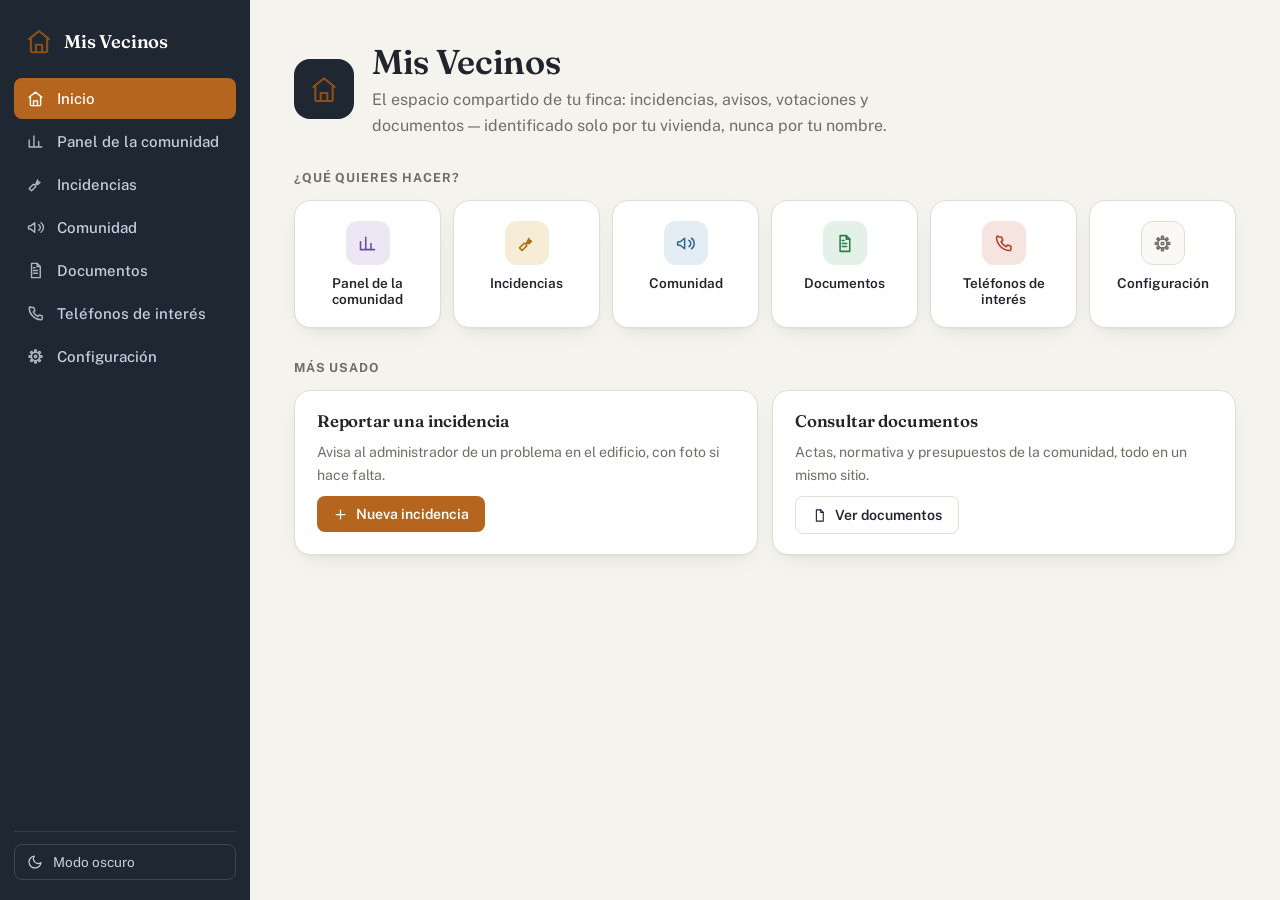
==== commit 2f147eb0: "Arregla acceso móvil a incidencias, añade Teléfonos de interés, mejora el icono de Configuración Tre" ====
--- a/index.html
+++ b/index.html
@@ -52,8 +52,12 @@
         <svg viewBox="0 0 24 24" fill="none" stroke="currentColor" stroke-width="1.8" stroke-linecap="round" stroke-linejoin="round"><path d="M7 3h7l4 4v14H7z"/><path d="M14 3v4h4M9.5 12h5M9.5 15.5h5M9.5 8.5h2"/></svg>
         <span data-i18n="navDocuments">Documentos</span>
       </a>
+      <a class="nav-item" href="telefonos.html">
+        <svg viewBox="0 0 24 24" fill="none" stroke="currentColor" stroke-width="1.8" stroke-linecap="round" stroke-linejoin="round"><path d="M6.6 4.5h3.2l1.4 3.8-2 1.6a12.5 12.5 0 0 0 5.9 5.9l1.6-2 3.8 1.4v3.2a1.6 1.6 0 0 1-1.7 1.6C10.9 19.6 4.4 13.1 4 5.2a1.6 1.6 0 0 1 1.6-1.7Z"/></svg>
+        <span data-i18n="navPhones">Teléfonos de interés</span>
+      </a>
       <a class="nav-item" href="configuracion.html">
-        <svg viewBox="0 0 24 24" fill="none" stroke="currentColor" stroke-width="1.8" stroke-linecap="round" stroke-linejoin="round"><circle cx="12" cy="12" r="3"/><path d="M19.4 13.5a1.7 1.7 0 0 0 .34 1.87l.06.06a2 2 0 1 1-2.83 2.83l-.06-.06a1.7 1.7 0 0 0-1.87-.34 1.7 1.7 0 0 0-1 1.55V19.6a2 2 0 1 1-4 0v-.09a1.7 1.7 0 0 0-1-1.56 1.7 1.7 0 0 0-1.87.34l-.06.06a2 2 0 1 1-2.83-2.83l.06-.06a1.7 1.7 0 0 0 .34-1.87 1.7 1.7 0 0 0-1.55-1H4.4a2 2 0 1 1 0-4h.09a1.7 1.7 0 0 0 1.56-1 1.7 1.7 0 0 0-.34-1.87l-.06-.06a2 2 0 1 1 2.83-2.83l.06.06a1.7 1.7 0 0 0 1.87.34H10.5a1.7 1.7 0 0 0 1-1.55V4.4a2 2 0 1 1 4 0v.09a1.7 1.7 0 0 0 1 1.56 1.7 1.7 0 0 0 1.87-.34l.06-.06a2 2 0 1 1 2.83 2.83l-.06.06a1.7 1.7 0 0 0-.34 1.87V10.5a1.7 1.7 0 0 0 1.55 1H19.6a2 2 0 1 1 0 4h-.09a1.7 1.7 0 0 0-1.56 1z"/></svg>
+        <svg viewBox="0 0 24 24" fill="none" stroke="currentColor" stroke-width="1.8" stroke-linecap="round" stroke-linejoin="round"><circle cx="12" cy="12" r="5.20"/><circle cx="12" cy="12" r="1.5"/><rect x="10.85" y="3.80" width="2.30" height="2.40" rx="0.5" transform="rotate(0 12 12)"/><rect x="10.85" y="3.80" width="2.30" height="2.40" rx="0.5" transform="rotate(45 12 12)"/><rect x="10.85" y="3.80" width="2.30" height="2.40" rx="0.5" transform="rotate(90 12 12)"/><rect x="10.85" y="3.80" width="2.30" height="2.40" rx="0.5" transform="rotate(135 12 12)"/><rect x="10.85" y="3.80" width="2.30" height="2.40" rx="0.5" transform="rotate(180 12 12)"/><rect x="10.85" y="3.80" width="2.30" height="2.40" rx="0.5" transform="rotate(225 12 12)"/><rect x="10.85" y="3.80" width="2.30" height="2.40" rx="0.5" transform="rotate(270 12 12)"/><rect x="10.85" y="3.80" width="2.30" height="2.40" rx="0.5" transform="rotate(315 12 12)"/></svg>
         <span data-i18n="navSettings">Configuración</span>
       </a>
     </nav>
@@ -98,8 +102,12 @@
             <div class="tile-icon"><svg viewBox="0 0 24 24" fill="none" stroke="currentColor" stroke-width="1.8" stroke-linecap="round" stroke-linejoin="round"><path d="M7 3h7l4 4v14H7z"/><path d="M14 3v4h4M9.5 12h5M9.5 15.5h5M9.5 8.5h2"/></svg></div>
             <div class="tile-label" data-i18n="navDocuments">Documentos</div>
           </a>
+          <a class="card tile t-phone" href="telefonos.html">
+            <div class="tile-icon"><svg viewBox="0 0 24 24" fill="none" stroke="currentColor" stroke-width="1.8" stroke-linecap="round" stroke-linejoin="round"><path d="M6.6 4.5h3.2l1.4 3.8-2 1.6a12.5 12.5 0 0 0 5.9 5.9l1.6-2 3.8 1.4v3.2a1.6 1.6 0 0 1-1.7 1.6C10.9 19.6 4.4 13.1 4 5.2a1.6 1.6 0 0 1 1.6-1.7Z"/></svg></div>
+            <div class="tile-label" data-i18n="navPhones">Teléfonos de interés</div>
+          </a>
           <a class="card tile t-cfg" href="configuracion.html">
-            <div class="tile-icon"><svg viewBox="0 0 24 24" fill="none" stroke="currentColor" stroke-width="1.8" stroke-linecap="round" stroke-linejoin="round"><circle cx="12" cy="12" r="3"/><path d="M19.4 13.5a1.7 1.7 0 0 0 .34 1.87l.06.06a2 2 0 1 1-2.83 2.83l-.06-.06a1.7 1.7 0 0 0-1.87-.34 1.7 1.7 0 0 0-1 1.55V19.6a2 2 0 1 1-4 0v-.09a1.7 1.7 0 0 0-1-1.56 1.7 1.7 0 0 0-1.87.34l-.06.06a2 2 0 1 1-2.83-2.83l.06-.06a1.7 1.7 0 0 0 .34-1.87 1.7 1.7 0 0 0-1.55-1H4.4a2 2 0 1 1 0-4h.09a1.7 1.7 0 0 0 1.56-1 1.7 1.7 0 0 0-.34-1.87l-.06-.06a2 2 0 1 1 2.83-2.83l.06.06a1.7 1.7 0 0 0 1.87.34H10.5a1.7 1.7 0 0 0 1-1.55V4.4a2 2 0 1 1 4 0v.09a1.7 1.7 0 0 0 1 1.56 1.7 1.7 0 0 0 1.87-.34l.06-.06a2 2 0 1 1 2.83 2.83l-.06.06a1.7 1.7 0 0 0-.34 1.87V10.5a1.7 1.7 0 0 0 1.55 1H19.6a2 2 0 1 1 0 4h-.09a1.7 1.7 0 0 0-1.56 1z"/></svg></div>
+            <div class="tile-icon"><svg viewBox="0 0 24 24" fill="none" stroke="currentColor" stroke-width="1.8" stroke-linecap="round" stroke-linejoin="round"><circle cx="12" cy="12" r="5.20"/><circle cx="12" cy="12" r="1.5"/><rect x="10.85" y="3.80" width="2.30" height="2.40" rx="0.5" transform="rotate(0 12 12)"/><rect x="10.85" y="3.80" width="2.30" height="2.40" rx="0.5" transform="rotate(45 12 12)"/><rect x="10.85" y="3.80" width="2.30" height="2.40" rx="0.5" transform="rotate(90 12 12)"/><rect x="10.85" y="3.80" width="2.30" height="2.40" rx="0.5" transform="rotate(135 12 12)"/><rect x="10.85" y="3.80" width="2.30" height="2.40" rx="0.5" transform="rotate(180 12 12)"/><rect x="10.85" y="3.80" width="2.30" height="2.40" rx="0.5" transform="rotate(225 12 12)"/><rect x="10.85" y="3.80" width="2.30" height="2.40" rx="0.5" transform="rotate(270 12 12)"/><rect x="10.85" y="3.80" width="2.30" height="2.40" rx="0.5" transform="rotate(315 12 12)"/></svg></div>
             <div class="tile-label" data-i18n="navSettings">Configuración</div>
           </a>
         </div>
--- a/styles.css
+++ b/styles.css
@@ -344,7 +344,7 @@
 
 .tile-section{ margin-bottom:30px; }
 .tile-section-title{ font-size:.78rem; font-weight:700; text-transform:uppercase; letter-spacing:.07em; color:var(--ink-muted); margin:0 0 12px; }
-.tile-grid{ display:grid; grid-template-columns:repeat(5,1fr); gap:12px; }
+.tile-grid{ display:grid; grid-template-columns:repeat(6,1fr); gap:12px; }
 .tile{ padding:20px 14px; display:flex; flex-direction:column; align-items:center; gap:10px; text-align:center; text-decoration:none; color:inherit; transition:transform .15s ease, border-color .15s ease; }
 .tile:hover{ transform:translateY(-2px); border-color:var(--accent); }
 .tile:focus-visible{ outline:2px solid var(--accent); outline-offset:2px; }
@@ -355,6 +355,7 @@
 .tile.t-inc .tile-icon{ background:var(--amber-soft); color:var(--amber); }
 .tile.t-com .tile-icon{ background:var(--blue-soft); color:var(--blue); }
 .tile.t-doc .tile-icon{ background:var(--green-soft); color:var(--green); }
+.tile.t-phone .tile-icon{ background:var(--red-soft); color:var(--red); }
 .tile.t-cfg .tile-icon{ background:var(--surface-2); color:var(--ink-muted); border:1px solid var(--border); }
 
 .quick-row{ display:grid; grid-template-columns:1fr 1fr; gap:14px; }
@@ -366,6 +367,18 @@
 .stat-cta{ color:var(--accent); font-size:.78rem; font-weight:600; margin-top:10px; }
 
 @media (max-width:880px){
-  .tile-grid{ grid-template-columns:repeat(2,1fr); }
+  .tile-grid{ grid-template-columns:repeat(3,1fr); }
   .quick-row{ grid-template-columns:1fr; }
 }
+
+/* ---------- telefonos de interes ---------- */
+.phone-grid{ display:grid; grid-template-columns:repeat(auto-fill,minmax(180px,1fr)); gap:14px; }
+.phone-card{ padding:16px 18px; display:flex; flex-direction:column; gap:6px; text-decoration:none; color:inherit; transition:transform .15s ease, border-color .15s ease; }
+.phone-card:hover{ transform:translateY(-2px); border-color:var(--accent); }
+.phone-card .phone-num{ font-family:"Fraunces",serif; font-size:1.35rem; font-weight:600; color:var(--accent); font-variant-numeric:tabular-nums; }
+.phone-card .phone-label{ font-size:.82rem; color:var(--ink-muted); }
+
+.contact-row{ display:flex; align-items:center; justify-content:space-between; gap:12px; padding:12px 0; border-top:1px solid var(--border); }
+.contact-row:first-child{ border-top:none; }
+.contact-label{ font-size:.86rem; font-weight:600; margin-bottom:2px; }
+.contact-row a{ font-size:.85rem; }
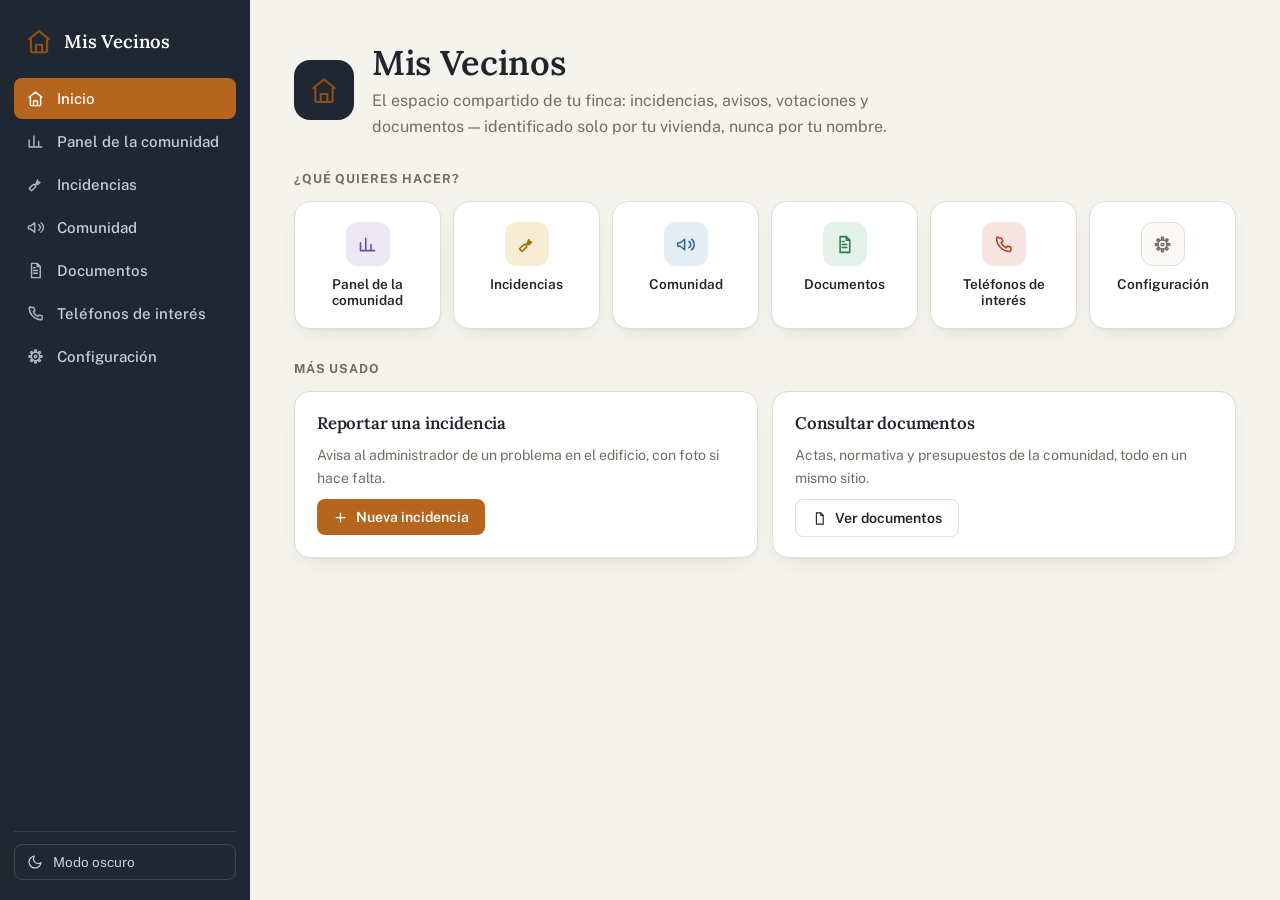
==== commit 452f112d: "Cambia la tipografía de titulares de Fraunces a Lora Robert reportó que la "f" en "Teléfonos" se veí" ====
--- a/index.html
+++ b/index.html
@@ -16,7 +16,7 @@
 <meta property="og:image" content="icons/icon-512.png">
 <link rel="preconnect" href="https://fonts.googleapis.com">
 <link rel="preconnect" href="https://fonts.gstatic.com" crossorigin>
-<link href="https://fonts.googleapis.com/css2?family=Fraunces:opsz,wght@9..144,500;9..144,600;9..144,700&family=Public+Sans:wght@400;500;600;700&display=swap" rel="stylesheet">
+<link href="https://fonts.googleapis.com/css2?family=Lora:wght@500;600;700&family=Public+Sans:wght@400;500;600;700&display=swap" rel="stylesheet">
 <link rel="stylesheet" href="styles.css">
 </head>
 <body>
--- a/styles.css
+++ b/styles.css
@@ -72,7 +72,7 @@
     -webkit-font-smoothing:antialiased;
   }
   h1,h2,h3,h4{
-    font-family:"Fraunces", Georgia, "Times New Roman", serif;
+    font-family:"Lora", Georgia, "Times New Roman", serif;
     font-weight:600; letter-spacing:-.01em; margin:0 0 .3em; text-wrap:balance;
   }
   p{ margin:0 0 1em; line-height:1.6; color:var(--ink); max-width:62ch; }
@@ -91,7 +91,7 @@
   }
   .brand{ display:flex; align-items:center; gap:10px; padding:6px 10px 22px; }
   .brand svg{ width:30px; height:30px; flex:0 0 auto; color:var(--accent-strong); }
-  .brand-name{ font-family:"Fraunces",serif; font-weight:600; font-size:1.15rem; color:#fff; letter-spacing:-.01em; }
+  .brand-name{ font-family:"Lora",serif; font-weight:600; font-size:1.15rem; color:#fff; letter-spacing:-.01em; }
   .nav{ display:flex; flex-direction:column; gap:2px; flex:1; }
   .nav-item{
     display:flex; align-items:center; gap:12px; width:100%; text-align:left;
@@ -141,7 +141,7 @@
   .stat.pending .stat-icon{ background:var(--amber-soft); color:var(--amber); }
   .stat.resolved .stat-icon{ background:var(--green-soft); color:var(--green); }
   .stat.docs .stat-icon{ background:var(--blue-soft); color:var(--blue); }
-  .stat-num{ font-family:"Fraunces",serif; font-size:2.1rem; font-weight:600; line-height:1; font-variant-numeric:tabular-nums; }
+  .stat-num{ font-family:"Lora",serif; font-size:2.1rem; font-weight:600; line-height:1; font-variant-numeric:tabular-nums; }
   .stat-label{ color:var(--ink-muted); font-size:.85rem; margin-top:4px; }
 
   .quick-actions{ display:grid; grid-template-columns:1fr 1fr; gap:14px; margin-bottom:22px; }
@@ -373,12 +373,17 @@
 
 /* ---------- telefonos de interes ---------- */
 .phone-grid{ display:grid; grid-template-columns:repeat(auto-fill,minmax(180px,1fr)); gap:14px; }
+.phone-grid-single{ grid-template-columns:minmax(180px,240px); }
 .phone-card{ padding:16px 18px; display:flex; flex-direction:column; gap:6px; text-decoration:none; color:inherit; transition:transform .15s ease, border-color .15s ease; }
 .phone-card:hover{ transform:translateY(-2px); border-color:var(--accent); }
-.phone-card .phone-num{ font-family:"Fraunces",serif; font-size:1.35rem; font-weight:600; color:var(--accent); font-variant-numeric:tabular-nums; }
+.phone-card .phone-num{ font-family:"Lora",serif; font-size:1.35rem; font-weight:600; color:var(--accent); font-variant-numeric:tabular-nums; }
 .phone-card .phone-label{ font-size:.82rem; color:var(--ink-muted); }
 
-.contact-row{ display:flex; align-items:center; justify-content:space-between; gap:12px; padding:12px 0; border-top:1px solid var(--border); }
-.contact-row:first-child{ border-top:none; }
-.contact-label{ font-size:.86rem; font-weight:600; margin-bottom:2px; }
-.contact-row a{ font-size:.85rem; }
+.contact-tile{ position:relative; }
+.phone-card-top{ display:flex; align-items:flex-start; justify-content:space-between; }
+.contact-icon{ width:38px; height:38px; border-radius:10px; background:var(--accent-soft); color:var(--accent-strong); }
+.contact-icon svg{ width:19px; height:19px; }
+.contact-delete{ background:transparent; border:none; color:var(--ink-muted); cursor:pointer; padding:4px; border-radius:6px; }
+.contact-delete svg{ width:14px; height:14px; display:block; }
+.contact-delete:hover{ color:var(--red); background:var(--red-soft); }
+.contact-phone{ text-decoration:none; }
